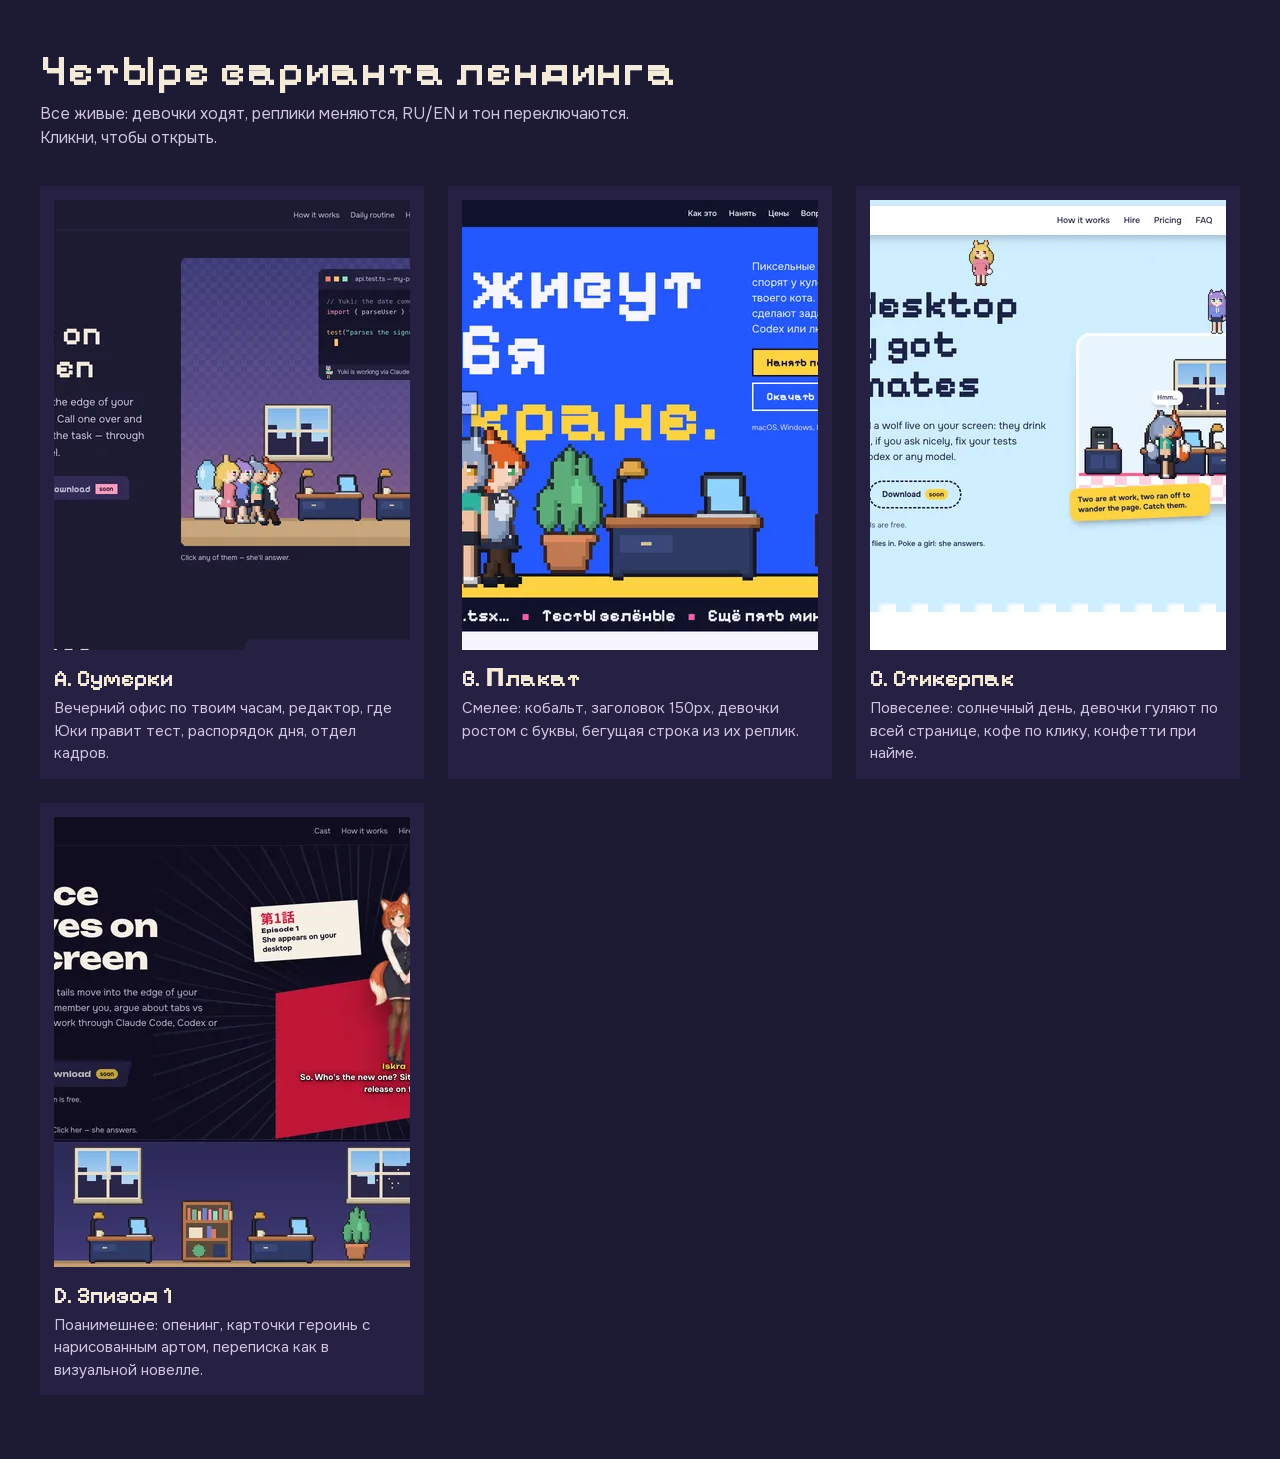
==== variants.html @ 8662be74 "Лендинг D «Эпизод 1»: опенинг, карточки героинь с артом, переписка как в визуальной новелле; оглавле" ====
<!doctype html>
<html lang="ru">
<head>
<meta charset="utf-8">
<meta name="viewport" content="width=device-width,initial-scale=1">
<title>Варианты лендинга</title>
<link rel="stylesheet" href="fonts/fonts.css">
<style>
  :root { --ink: #1d1a33; --ink-2: #262142; --line: #4a4175; --paper: #f4ead9; --dim: #cfc5e0; --lamp: #ffc56b; }
  body { margin: 0; background: var(--ink); color: var(--paper); font: 16px/1.5 "Onest", system-ui, sans-serif; }
  main { max-width: 1200px; margin: 0 auto; padding: 48px 16px 64px; }
  h1 { font: 600 44px/1.05 "Pixelify Sans", system-ui, sans-serif; margin: 0 0 8px; }
  p.sub { color: var(--dim); margin: 0 0 36px; max-width: 60ch; }
  .grid { display: grid; grid-template-columns: repeat(auto-fit, minmax(300px, 1fr)); gap: 24px; }
  a.v { display: block; text-decoration: none; color: inherit; background: var(--ink-2); padding: 14px; transition: transform .15s ease-out; }
  a.v:hover { transform: translateY(-3px); }
  a.v:focus-visible { outline: 3px solid var(--lamp); outline-offset: 3px; }
  a.v img { display: block; width: 100%; aspect-ratio: 16 / 10; object-fit: cover; object-position: top; background: #000; }
  a.v h2 { font: 600 24px "Pixelify Sans", system-ui, sans-serif; margin: 14px 0 4px; }
  a.v p { margin: 0; color: var(--dim); font-size: 15px; }
  .wait { display: grid; place-items: center; aspect-ratio: 16 / 10; background: #15132a; color: var(--dim); }
</style>
</head>
<body>
<main>
  <h1>Четыре варианта лендинга</h1>
  <p class="sub">Все живые: девочки ходят, реплики меняются, RU/EN и тон переключаются. Кликни, чтобы открыть.</p>
  <div class="grid">
    <a class="v" href="./"><img src="variants/a.webp" alt="" width="720" height="450"><h2>A. Сумерки</h2><p>Вечерний офис по твоим часам, редактор, где Юки правит тест, распорядок дня, отдел кадров.</p></a>
    <a class="v" href="b/"><img src="variants/b.webp" alt="" width="720" height="450"><h2>B. Плакат</h2><p>Смелее: кобальт, заголовок 150px, девочки ростом с буквы, бегущая строка из их реплик.</p></a>
    <a class="v" href="c/"><img src="variants/c.webp" alt="" width="720" height="450"><h2>C. Стикерпак</h2><p>Повеселее: солнечный день, девочки гуляют по всей странице, кофе по клику, конфетти при найме.</p></a>
    <a class="v" href="d/"><img src="variants/d.webp" alt="" width="720" height="450"><h2>D. Эпизод 1</h2><p>Поанимешнее: опенинг, карточки героинь с нарисованным артом, переписка как в визуальной новелле.</p></a>
  </div>
</main>
</body>
</html>
---- fonts/fonts.css ----
@font-face { font-family: 'Onest'; font-style: normal; font-weight: 400; font-display: swap; src: url(./Onest-400-cyrillic.woff2) format('woff2'); unicode-range: U+0301, U+0400-045F, U+0490-0491, U+04B0-04B1, U+2116; }
@font-face { font-family: 'Onest'; font-style: normal; font-weight: 400; font-display: swap; src: url(./Onest-400-latin.woff2) format('woff2'); unicode-range: U+0000-00FF, U+0131, U+0152-0153, U+02BB-02BC, U+02C6, U+02DA, U+02DC, U+0304, U+0308, U+0329, U+2000-206F, U+20AC, U+2122, U+2191, U+2193, U+2212, U+2215, U+FEFF, U+FFFD; }
@font-face { font-family: 'Onest'; font-style: normal; font-weight: 500; font-display: swap; src: url(./Onest-500-cyrillic.woff2) format('woff2'); unicode-range: U+0301, U+0400-045F, U+0490-0491, U+04B0-04B1, U+2116; }
@font-face { font-family: 'Onest'; font-style: normal; font-weight: 500; font-display: swap; src: url(./Onest-500-latin.woff2) format('woff2'); unicode-range: U+0000-00FF, U+0131, U+0152-0153, U+02BB-02BC, U+02C6, U+02DA, U+02DC, U+0304, U+0308, U+0329, U+2000-206F, U+20AC, U+2122, U+2191, U+2193, U+2212, U+2215, U+FEFF, U+FFFD; }
@font-face { font-family: 'Onest'; font-style: normal; font-weight: 700; font-display: swap; src: url(./Onest-700-cyrillic.woff2) format('woff2'); unicode-range: U+0301, U+0400-045F, U+0490-0491, U+04B0-04B1, U+2116; }
@font-face { font-family: 'Onest'; font-style: normal; font-weight: 700; font-display: swap; src: url(./Onest-700-latin.woff2) format('woff2'); unicode-range: U+0000-00FF, U+0131, U+0152-0153, U+02BB-02BC, U+02C6, U+02DA, U+02DC, U+0304, U+0308, U+0329, U+2000-206F, U+20AC, U+2122, U+2191, U+2193, U+2212, U+2215, U+FEFF, U+FFFD; }
@font-face { font-family: 'Pixelify Sans'; font-style: normal; font-weight: 400; font-display: swap; src: url(./PixelifySans-400-cyrillic.woff2) format('woff2'); unicode-range: U+0301, U+0400-045F, U+0490-0491, U+04B0-04B1, U+2116; }
@font-face { font-family: 'Pixelify Sans'; font-style: normal; font-weight: 400; font-display: swap; src: url(./PixelifySans-400-latin.woff2) format('woff2'); unicode-range: U+0000-00FF, U+0131, U+0152-0153, U+02BB-02BC, U+02C6, U+02DA, U+02DC, U+0304, U+0308, U+0329, U+2000-206F, U+20AC, U+2122, U+2191, U+2193, U+2212, U+2215, U+FEFF, U+FFFD; }
@font-face { font-family: 'Pixelify Sans'; font-style: normal; font-weight: 600; font-display: swap; src: url(./PixelifySans-600-cyrillic.woff2) format('woff2'); unicode-range: U+0301, U+0400-045F, U+0490-0491, U+04B0-04B1, U+2116; }
@font-face { font-family: 'Pixelify Sans'; font-style: normal; font-weight: 600; font-display: swap; src: url(./PixelifySans-600-latin.woff2) format('woff2'); unicode-range: U+0000-00FF, U+0131, U+0152-0153, U+02BB-02BC, U+02C6, U+02DA, U+02DC, U+0304, U+0308, U+0329, U+2000-206F, U+20AC, U+2122, U+2191, U+2193, U+2212, U+2215, U+FEFF, U+FFFD; }
@font-face { font-family: 'Pixelify Sans'; font-style: normal; font-weight: 700; font-display: swap; src: url(./PixelifySans-700-cyrillic.woff2) format('woff2'); unicode-range: U+0301, U+0400-045F, U+0490-0491, U+04B0-04B1, U+2116; }
@font-face { font-family: 'Pixelify Sans'; font-style: normal; font-weight: 700; font-display: swap; src: url(./PixelifySans-700-latin.woff2) format('woff2'); unicode-range: U+0000-00FF, U+0131, U+0152-0153, U+02BB-02BC, U+02C6, U+02DA, U+02DC, U+0304, U+0308, U+0329, U+2000-206F, U+20AC, U+2122, U+2191, U+2193, U+2212, U+2215, U+FEFF, U+FFFD; }
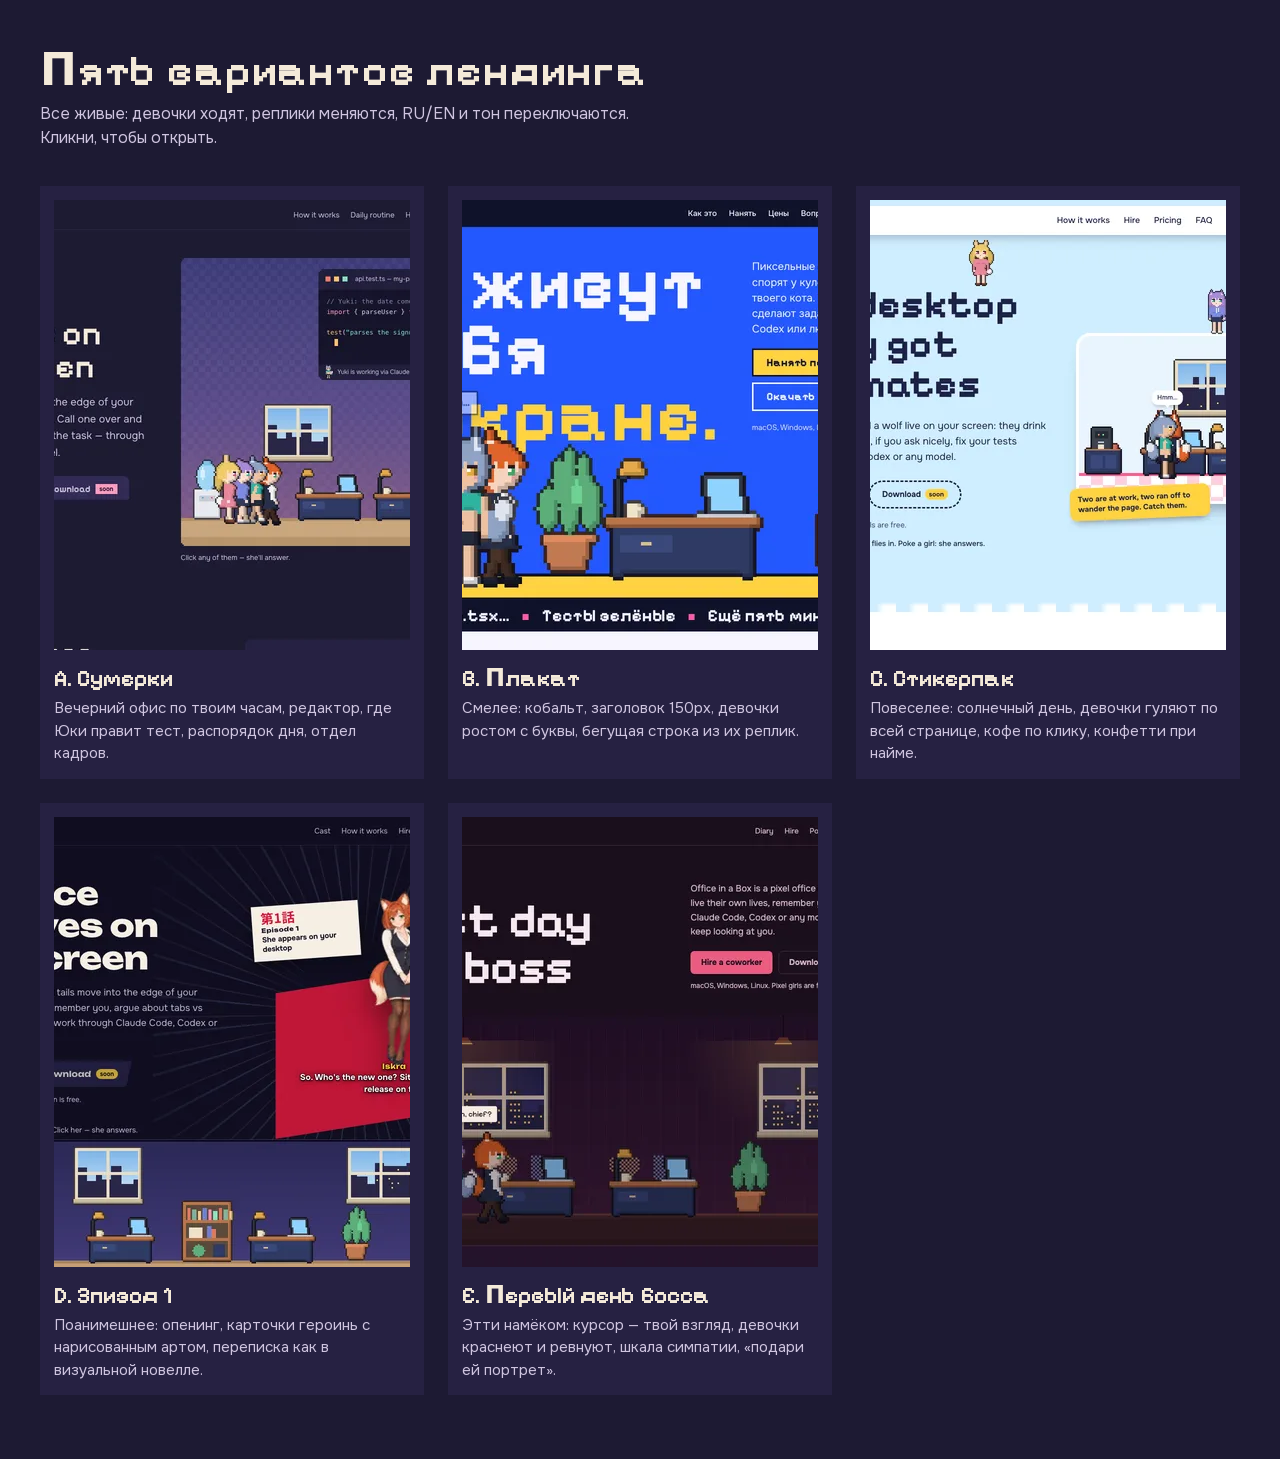
==== commit 5e4e5f8a: "Лендинг E «Первый день босса»: этти намёком — взгляд-курсор, румянец, ревность, симпатия, анкета, по" ====
--- a/variants.html
+++ b/variants.html
@@ -23,13 +23,14 @@
 </head>
 <body>
 <main>
-  <h1>Четыре варианта лендинга</h1>
+  <h1>Пять вариантов лендинга</h1>
   <p class="sub">Все живые: девочки ходят, реплики меняются, RU/EN и тон переключаются. Кликни, чтобы открыть.</p>
   <div class="grid">
     <a class="v" href="./"><img src="variants/a.webp" alt="" width="720" height="450"><h2>A. Сумерки</h2><p>Вечерний офис по твоим часам, редактор, где Юки правит тест, распорядок дня, отдел кадров.</p></a>
     <a class="v" href="b/"><img src="variants/b.webp" alt="" width="720" height="450"><h2>B. Плакат</h2><p>Смелее: кобальт, заголовок 150px, девочки ростом с буквы, бегущая строка из их реплик.</p></a>
     <a class="v" href="c/"><img src="variants/c.webp" alt="" width="720" height="450"><h2>C. Стикерпак</h2><p>Повеселее: солнечный день, девочки гуляют по всей странице, кофе по клику, конфетти при найме.</p></a>
     <a class="v" href="d/"><img src="variants/d.webp" alt="" width="720" height="450"><h2>D. Эпизод 1</h2><p>Поанимешнее: опенинг, карточки героинь с нарисованным артом, переписка как в визуальной новелле.</p></a>
+    <a class="v" href="e/"><img src="variants/e.webp" alt="" width="720" height="450"><h2>E. Первый день босса</h2><p>Этти намёком: курсор — твой взгляд, девочки краснеют и ревнуют, шкала симпатии, «подари ей портрет».</p></a>
   </div>
 </main>
 </body>
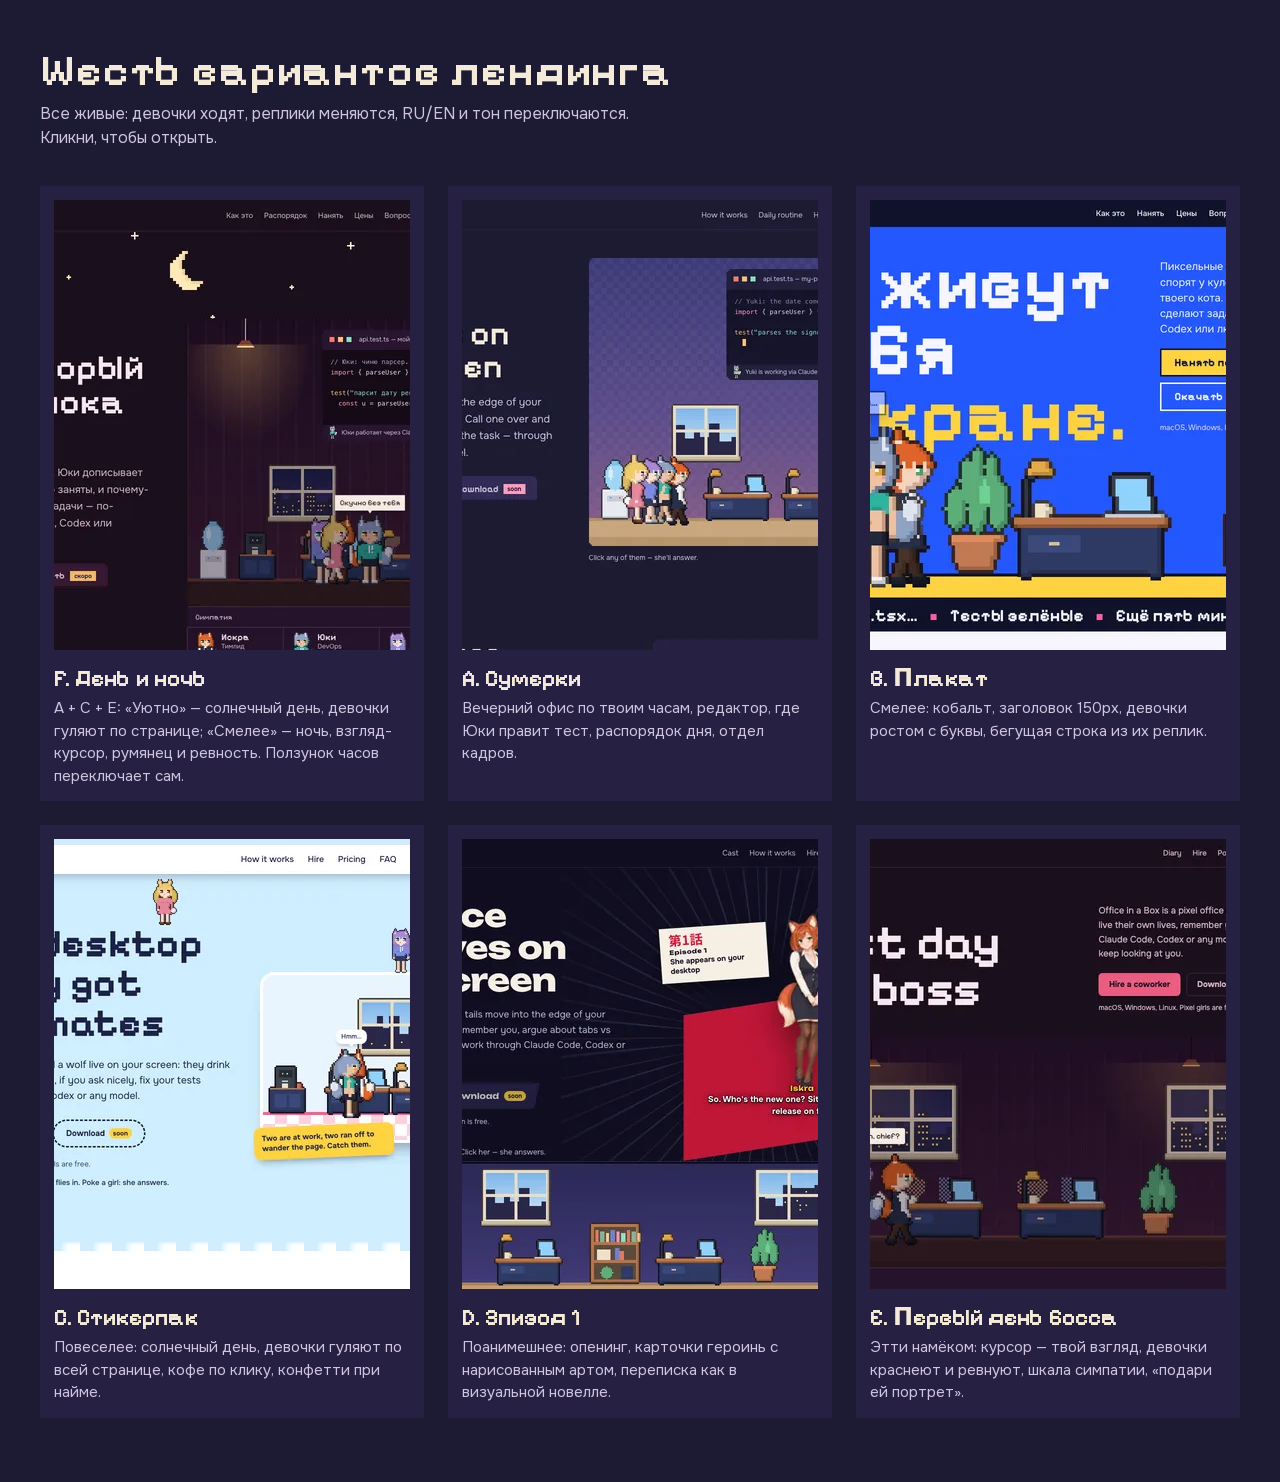
==== commit 65dc3975: "Лендинг F «День и ночь»: A+C+E, тон меняет весь мир страницы, плавный закат через @property Co-Autho" ====
--- a/variants.html
+++ b/variants.html
@@ -23,9 +23,10 @@
 </head>
 <body>
 <main>
-  <h1>Пять вариантов лендинга</h1>
+  <h1>Шесть вариантов лендинга</h1>
   <p class="sub">Все живые: девочки ходят, реплики меняются, RU/EN и тон переключаются. Кликни, чтобы открыть.</p>
   <div class="grid">
+    <a class="v" href="f/"><img src="variants/f.webp" alt="" width="720" height="450"><h2>F. День и ночь</h2><p>A + C + E: «Уютно» — солнечный день, девочки гуляют по странице; «Смелее» — ночь, взгляд-курсор, румянец и ревность. Ползунок часов переключает сам.</p></a>
     <a class="v" href="./"><img src="variants/a.webp" alt="" width="720" height="450"><h2>A. Сумерки</h2><p>Вечерний офис по твоим часам, редактор, где Юки правит тест, распорядок дня, отдел кадров.</p></a>
     <a class="v" href="b/"><img src="variants/b.webp" alt="" width="720" height="450"><h2>B. Плакат</h2><p>Смелее: кобальт, заголовок 150px, девочки ростом с буквы, бегущая строка из их реплик.</p></a>
     <a class="v" href="c/"><img src="variants/c.webp" alt="" width="720" height="450"><h2>C. Стикерпак</h2><p>Повеселее: солнечный день, девочки гуляют по всей странице, кофе по клику, конфетти при найме.</p></a>
